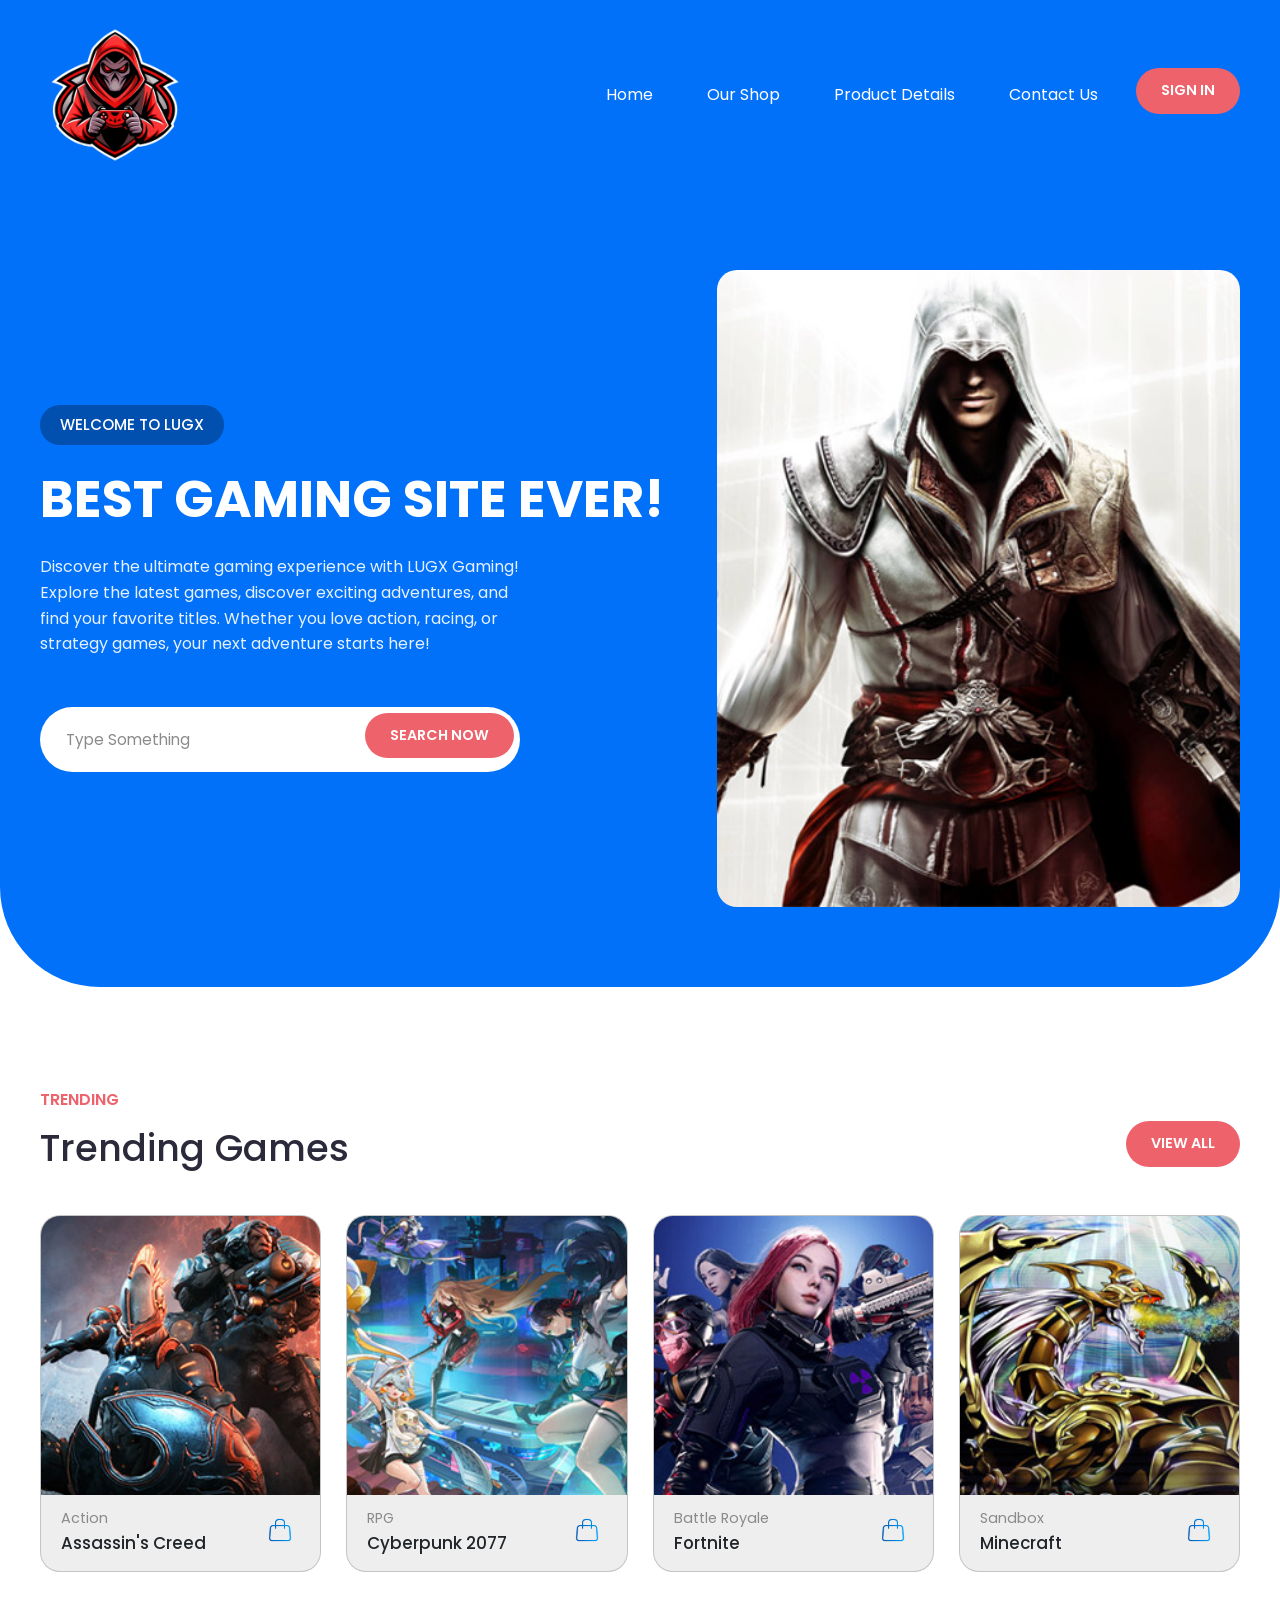
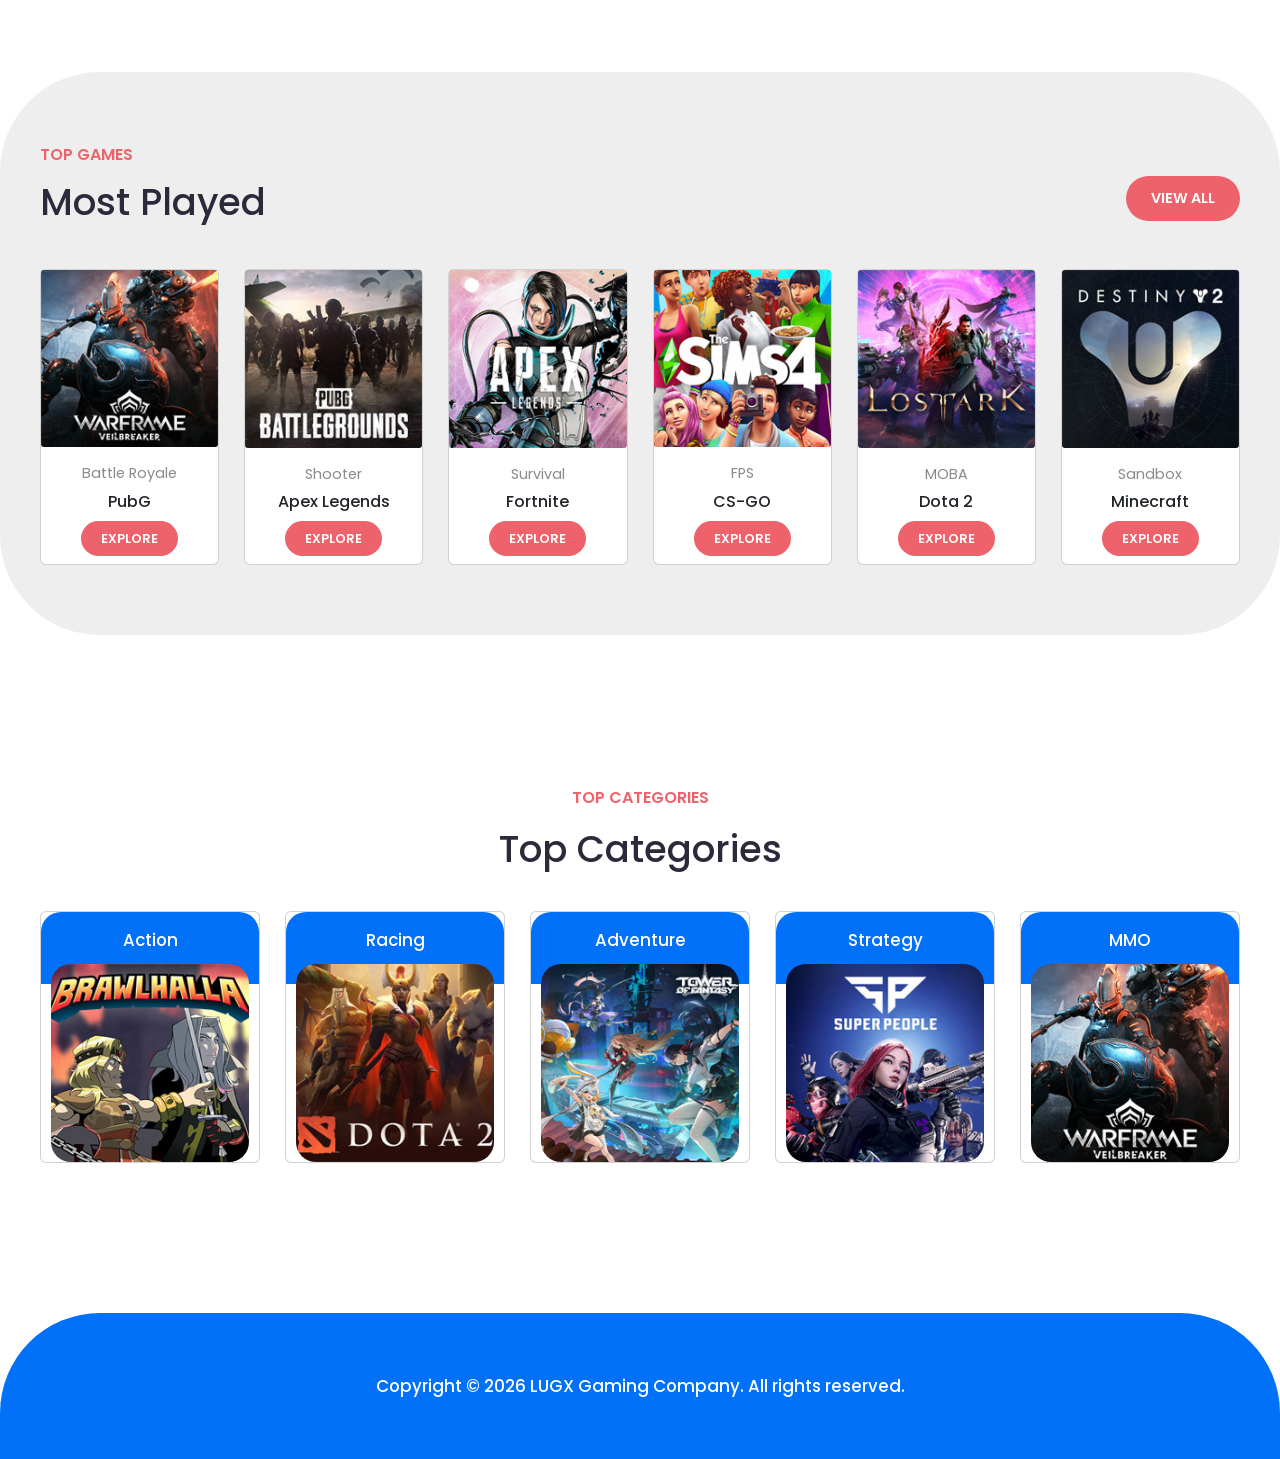
==== index.html @ 05fece57 "Add files via upload" ====
<!doctype html>
<html lang="en">
<head>
    <meta charset="utf-8">
    <meta name="viewport" content="width=device-width, initial-scale=1">
    <meta name="robots" content="index, follow">
    <title>LUGX Gaming - Best Gaming Site Ever!</title>
    <meta name="description" content="LUGX Gaming: discover trending games, most played titles and top game categories.">

    <link rel="preconnect" href="https://fonts.googleapis.com">
    <link rel="preconnect" href="https://fonts.gstatic.com" crossorigin>
    <link href="https://fonts.googleapis.com/css2?family=Poppins:wght@400;500;600;700&display=swap" rel="stylesheet">

    <link rel="stylesheet" href="assets/css/bootstrap.min.css">

    <link rel="stylesheet" href="assets/css/monStyle.css">
</head>
<body>

    <header class="headerContainer">
        <div class="header">
            <a href="index.html" class="logo">
                <img src="images/logo.png" alt="LUGX Gaming - Accueil">
            </a>

            <nav class="headerLinks" aria-label="Navigation principale">
                <a href="index.html">Home</a>
                <a href="#">Our Shop</a>
                <a href="#">Product Details</a>
                <a href="contactUs.html">Contact Us</a>
                <button class="btn" type="button">Sign In</button>
            </nav>
        </div>
    </header>

    <main>

        <section class="landingPageContainer">
            <div class="landingPage">
    
                <div class="leftSide">
                    <p class="welcome">Welcome to LUGX</p>
                    <h1 class="slogan">Best gaming site ever!</h1>
                    <p class="description">
                        Discover the ultimate gaming experience with LUGX Gaming!
    Explore the latest games, discover exciting adventures,
    and find your favorite titles. Whether you love action,
    racing, or strategy games, your next adventure starts here!
                    </p>

        
                    <form class="searchBar" role="search" action="#">
                        <input type="search" placeholder="Type Something" aria-label="Search games">
                        <button class="btn searchBtn" type="submit">Search Now</button>
                    </form>
                </div>

        
                <div class="imageContainer">
                    <img src="images/banner-image.jpg" alt="Personnage" >
                </div>
            </div>
        </section>

       
        <section class="trendingContainer">
            <span>Trending</span>
            <div class="trendingHeader">
                
                <h2>Trending Games</h2>
                <button class="btn" type="button">View All</button>
            </div>

            <div class="trendingCard">
                
                <div class="card">
                    <img src="images/trending-01.jpg" alt="Assassin's Creed">
                    <div class="cardInfo">
                        <div class="cardName">
                            <p>Action</p>
                            <h3>Assassin's Creed</h3> <!-- ✅ faute corrigée -->
                        </div>
                        <a href="#" class="icon" aria-label="Acheter Assassin's Creed">
                            <img src="images/online-shopping.png" alt="">
                        </a>
                    </div>
                </div>

                
                <div class="card">
                    <img src="images/trending-02.jpg" alt="Cyberpunk 2077">
                    <div class="cardInfo">
                        <div class="cardName">
                            <p>RPG</p>
                            <h3>Cyberpunk 2077</h3>
                        </div>
                        <a href="#" class="icon" aria-label="Acheter Cyberpunk 2077">
                            <img src="images/online-shopping.png" alt="">
                        </a>
                    </div>
                </div>

                
                <div class="card">
                    <img src="images/trending-03.jpg" alt="Fortnite">
                    <div class="cardInfo">
                        <div class="cardName">
                            <p>Battle Royale</p>
                            <h3>Fortnite</h3>
                        </div>
                        <a href="#" class="icon" aria-label="Acheter Fortnite">
                            <img src="images/online-shopping.png" alt="">
                        </a>
                    </div>
                </div>

                
                <div class="card">
                    <img src="images/trending-04.jpg" alt="Minecraft">
                    <div class="cardInfo">
                        <div class="cardName">
                            <p>Sandbox</p>
                            <h3>Minecraft</h3>
                        </div>
                        <a href="#" class="icon" aria-label="Acheter Minecraft">
                            <img src="images/online-shopping.png" alt="">
                        </a>
                    </div>
                </div>
            </div>
        </section>

        
        <section class="mostContainer">
            <div class="mostPlayed">
                <span>Top Games</span>
                <div class="mostHeader">
                    <h2>Most Played</h2>
                    <button class="btn" type="button">View All</button>
                </div>

                <div class="mostCards">
                    <div class="card">
                        <div class="cardImg">
                            <img src="images/top-game-01.jpg" alt="PubG">
                        </div>
                        <div class="cardInfo">
                            <p class="genre">Battle Royale</p>
                            <h3 class="cardName">PubG</h3>
                            <button class="btn" type="button">Explore</button>
                        </div>
                    </div>

                    <div class="card">
                        <div class="cardImg">
                            <img src="images/top-game-02.jpg" alt="Apex Legends">
                        </div>
                        <div class="cardInfo">
                            <p class="genre">Shooter</p>
                            <h3 class="cardName">Apex Legends</h3>
                            <button class="btn" type="button">Explore</button>
                        </div>
                    </div>

                    <div class="card">
                        <div class="cardImg">
                            <img src="images/top-game-03.jpg" alt="Fortnite">
                        </div>
                        <div class="cardInfo">
                            <p class="genre">Survival</p>
                            <h3 class="cardName">Fortnite</h3>
                            <button class="btn" type="button">Explore</button>
                        </div>
                    </div>

                    <div class="card">
                        <div class="cardImg">
                            <img src="images/top-game-04.jpg" alt="CS-GO">
                        </div>
                        <div class="cardInfo">
                            <p class="genre">FPS</p>
                            <h3 class="cardName">CS-GO</h3>
                            <button class="btn" type="button">Explore</button>
                        </div>
                    </div>

                    <div class="card">
                        <div class="cardImg">
                            <img src="images/top-game-05.jpg" alt="Dota 2">
                        </div>
                        <div class="cardInfo">
                            <p class="genre">MOBA</p>
                            <h3 class="cardName">Dota 2</h3>
                            <button class="btn" type="button">Explore</button>
                        </div>
                    </div>

                    <div class="card">
                        <div class="cardImg">
                            <img src="images/top-game-06.jpg" alt="Minecraft">
                        </div>
                        <div class="cardInfo">
                            <p class="genre">Sandbox</p>
                            <h3 class="cardName">Minecraft</h3>
                            <button class="btn" type="button">Explore</button>
                        </div>
                    </div>
                </div>
            </div>
        </section>

        
        <section class="categoryContainer">
            <div class="category">
                <div class="categoryHeader">
                    <!-- ✅ "top games" → "Top Categories" (cohérence) -->
                    <span>Top Categories</span>
                    <h2>Top Categories</h2>
                </div>

                <div class="categoryCards">
                    <div class="card">
                        <div class="genre">Action</div>
                        <div class="cardImg">
                            <img src="images/categories-01.jpg" alt="Catégorie Action">
                        </div>
                    </div>

                    <div class="card">
                        <div class="genre">Racing</div>
                        <div class="cardImg">
                            <img src="images/categories-02.jpg" alt="Catégorie Racing">
                        </div>
                    </div>

                    <div class="card">
                        <div class="genre">Adventure</div>
                        <div class="cardImg">
                            <img src="images/categories-03.jpg" alt="Catégorie Adventure">
                        </div>
                    </div>

                    <div class="card">
                        <div class="genre">Strategy</div>
                        <div class="cardImg">
                            <img src="images/categories-04.jpg" alt="Catégorie Strategy">
                        </div>
                    </div>

                    <div class="card">
                        <div class="genre">MMO</div>
                        <div class="cardImg">
                            <img src="images/categories-05.jpg" alt="Catégorie MMO">
                        </div>
                    </div>
                </div>
            </div>
        </section>

    </main>

    
    <footer class="footerContainer">
        <div class="footer">
            <p>
                Copyright &copy; 2026 LUGX Gaming Company. All rights reserved.
    
            </p>
        </div>
    </footer>

  
    <script src="assets/js/monScript.js"></script>
    <script src="assets/js/bootstrap.min.js"></script>
</body>
</html>
---- assets/css/monStyle.css ----
:root {
    --bleu: #0171F9;
    --rose: #EE626B;
    --rose-fonce: #9E4147;
    --gris-clair: #EEEEEE;
    --gris-texte: #8a8a8a;
    --texte: #2a2a3b;
    --blanc: #ffffff;
    --rayon: 20px;
    --pill: 50px;
    --largeur-max: 1300px;
    --ombre: 0 8px 20px rgba(0, 0, 0, 0.1);
}

*,
*::before,
*::after {
    box-sizing: border-box;
}


html {
    scroll-behavior: smooth;
}

body {
    margin: 0;
    font-family: 'Poppins', sans-serif;
    color: var(--texte);
    line-height: 1.6;
}

img {
    display: block;      
    max-width: 100%;
}

h1, h2, h3, p {
    margin: 0;           
}

button {
    font-family: inherit; 
}

a {
    color: inherit;
}


.btn {
    display: inline-block;
    margin-bottom: 8px;
    border: none;
    border-radius: var(--pill);
    padding: 12px 25px;              /* ✅ plus de height: 52px fixe */
    background-color: var(--rose);
    color: var(--blanc);
    font-weight: 600;
    font-size: 0.9rem;
    text-transform: uppercase;
    cursor: pointer;
    transition: background-color 0.3s ease, transform 0.3s ease;
}

.btn:hover {
    background-color: var(--rose-fonce);
    transform: translateY(-2px);
}


.headerContainer {
    background-color: var(--bleu);
    padding: 20px 40px;              
}

.header {
    max-width: var(--largeur-max);
    margin: 0 auto;
    display: flex;
    justify-content: space-between;
    align-items: center;
    gap: 30px;
    color: var(--blanc);
}

.logo img {
    width: 150px;
}


.headerLinks {
    flex: 1;
    max-width: 650px;
    display: flex;
    justify-content: space-between;
    align-items: center;
    gap: 10px;
    flex-wrap: wrap;
}

.headerLinks a {
    text-decoration: none;
    color: var(--blanc);
    padding: 8px 16px;
    border-radius: var(--pill);
    white-space: nowrap;
    transition: background-color 0.3s ease;
}

.headerLinks a:hover {
    background-color: rgba(255, 255, 255, 0.2);
}


.landingPageContainer {
    background-color: var(--bleu);
    color: var(--blanc);
    border-radius: 0 0 100px 100px;
    padding: 0 40px 80px;           
}

.landingPage {
    max-width: var(--largeur-max);
    margin: 0 auto;
    display: flex;
    align-items: center;
    gap: 50px;
    padding: 80px 0 0;
}

.leftSide   { flex: 1.2; }
.imageContainer { flex: 1; }

.imageContainer img {
    width: 100%;
    border-radius: var(--rayon);
}


.welcome {
    display: inline-block;
    background-color: rgba(0, 0, 0, 0.3);
    padding: 8px 20px;
    border-radius: var(--pill);
    text-transform: uppercase;
    font-size: 0.95rem;
    font-weight: 500;
    margin-bottom: 25px;
}

.slogan {
    text-transform: uppercase;
    font-weight: 700;
    font-size: clamp(2rem, 5vw, 3.2rem); 
    line-height: 1.15;
    margin-bottom: 25px;
}

.description {
    color: rgba(255, 255, 255, 0.9);  
    max-width: 500px;
    margin-bottom: 10px;
}


.searchBar {
    display: flex;
    align-items: center;
    gap: 8px;
    background-color: var(--blanc);
    border-radius: var(--pill);
    padding: 6px;
    margin-top: 50px;
    max-width: 480px;
}

.searchBar input {
    flex: 1;
    min-width: 0;
    border: none;
    outline: none;
    height: 45px;
    padding: 0 20px;
    font-size: 1rem;
    font-family: inherit;
    color: var(--texte);
    background: transparent;
}

.searchBar input::placeholder {
    font-size: 0.95rem;
    color: var(--gris-texte);
}

.searchBar .searchBtn {
    flex-shrink: 0;
}


.trendingContainer {
    max-width: var(--largeur-max);
    margin: 100px auto 0;
    padding: 0 40px;
}


.trendingHeader,
.mostHeader {
    display: flex;
    justify-content: space-between;
    align-items: center;
    gap: 20px;
    margin-bottom: 40px;
}

.trendingHeader h2,
.mostHeader h2,
.categoryHeader h2 {
    font-size: clamp(1.6rem, 3.5vw, 2.3rem);
}

.trendingContainer span,
.mostContainer span,
.categoryHeader span {
    display: inline-block;
    text-transform: uppercase;
    color: var(--rose);
    font-weight: 600;
    margin-bottom: 8px;
}


.trendingCard {
    display: grid;
    grid-template-columns: repeat(auto-fit, minmax(230px, 1fr));
    gap: 25px;
}

.trendingCard .card {
    background-color: var(--gris-clair);
    border-radius: var(--rayon);
    overflow: hidden;
    transition: transform 0.3s ease, box-shadow 0.3s ease;
}

.trendingCard .card:hover {
    transform: translateY(-6px);
    box-shadow: var(--ombre);
}

.trendingCard .card > img {
    width: 100%;
    aspect-ratio: 1 / 1;      
    object-fit: cover;
}


.trendingCard .cardInfo {
    display: flex;
    justify-content: space-between;
    align-items: center;
    padding: 12px 20px 18px;
}

.trendingCard .cardName p {
    color: var(--gris-texte);
    font-size: 0.9rem;
    margin-bottom: 3px;
}

.trendingCard .cardName h3 {
    font-size: 1.05rem;
}

.trendingCard .cardInfo .icon img {
    width: 40px;
    transition: transform 0.3s ease;
}


.trendingCard .cardInfo .icon:hover img {
    transform: scale(1.25);
}


.mostContainer {
    background-color: var(--gris-clair);
    margin-top: 100px;
    padding: 70px 40px;
    border-radius: 100px;
}

.mostPlayed {
    max-width: var(--largeur-max);
    margin: 0 auto;
}

.mostCards {
    display: grid;
    grid-template-columns: repeat(auto-fit, minmax(150px, 1fr));
    gap: 25px;
}

.mostCards .card {
    text-align: center;
    transition: transform 0.3s ease;
}

.mostCards .card:hover {
    transform: translateY(-6px);
}

.mostCards .cardImg img {
    width: 100%;
    aspect-ratio: 1 / 1;
    object-fit: cover;
    border-radius: 03px 3px 03px 03px;
    
}

.mostCards .cardInfo {
    display: flex;
    flex-direction: column;
    align-items: center;
    gap: 6px;
    margin-top: 15px;
}

.mostCards .cardInfo .genre {
    color: var(--gris-texte);
    font-size: 0.9rem;
}

.mostCards .cardInfo .cardName {
    font-size: 1rem;
}

.mostCards .btn {
    padding: 8px 20px;
    font-size: 0.8rem;
    margin-top: 4px;
}


.categoryContainer {
    margin-top: 150px;
    padding: 0 40px;
}

.category {
    max-width: var(--largeur-max);
    margin: 0 auto;
}

.categoryHeader {
    display: flex;
    flex-direction: column;
    align-items: center;
    gap: 8px;
    text-align: center;
}

.categoryCards {
    display: grid;
    grid-template-columns: repeat(auto-fit, minmax(190px, 1fr));
    gap: 25px;
    margin-top: 40px;
}

.category .card {
    transition: transform 0.3s ease;
}

.category .card:hover {
    transform: translateY(-8px);  
}

.category .genre {
    background-color: var(--bleu);
    color: var(--blanc);
    text-align: center;
    font-size: 1.05rem;
    font-weight: 500;
    padding: 15px 0 30px;
    border-radius: var(--rayon) var(--rayon) 0 0;
}


.category .cardImg {
    margin-top: -20px;
    padding: 0 10px;
}

.category .cardImg img {
    width: 100%;
    aspect-ratio: 1 / 1;
    object-fit: cover;
    border-radius: var(--rayon);
}


.footerContainer {
    background-color: var(--bleu);
    margin-top: 150px;
    padding: 60px 40px;           /* ✅ plus de height: 150px fixe */
    border-radius: 100px 100px 0 0;
    display: flex;
    align-items: center;
    justify-content: center;
}

.footer {
    max-width: var(--largeur-max);
    margin: 0 auto;
    text-align: center;
    color: var(--blanc);
    font-weight: 500;
    font-size: 1.05rem;
}

.footer a {
    color: var(--blanc);
}


.formContainer {
    display: flex;
    justify-content: center;
    max-width: var(--largeur-max);
    margin: 80px auto;
    padding: 0 20px;
}

.formContainer form {
    background-color: var(--gris-clair);
    display: flex;
    flex-direction: column;
    gap: 15px;
    width: 100%;
    max-width: 450px;
    padding: 30px;
    border-radius: var(--rayon);
}

/* ✅ BUG corrigé : avant, `textarea` tout seul stylait TOUS les textareas du site */
.formContainer input,
.formContainer textarea {
    font-family: inherit;
    font-size: 1rem;
    border: 2px solid transparent;
    outline: none;
    padding: 0 20px;
    transition: border-color 0.3s ease;
}

.formContainer input {
    height: 50px;
    border-radius: var(--pill);
}

.formContainer textarea {
    border-radius: var(--rayon);
    padding: 12px 20px;
    resize: vertical;
    min-height: 130px;
}

.formContainer input:focus,
.formContainer textarea:focus {
    border-color: var(--bleu);
}




@media (max-width: 1024px) {
    .headerContainer       { padding: 20px 25px; }
    .landingPageContainer  { padding: 0 25px 60px; }
    .trendingContainer,
    .categoryContainer     { padding: 0 25px; }
    .mostContainer         { padding: 60px 25px; border-radius: 60px; }
}


@media (max-width: 768px) {
    .header {
        flex-direction: column;  
        align-items: center;
        gap: 15px;
    }

    .headerLinks {
        justify-content: center;
    }

    .landingPage {
        flex-direction: column;   
        text-align: center;
        padding-top: 10px;
    }

    .description { margin: 0 auto 10px; }
    .searchBar   { margin: 40px auto 0; }

    .landingPageContainer { border-radius: 0 0 50px 50px; }
    .mostContainer        { border-radius: 50px; margin-top: 60px; }
    .footerContainer      { border-radius: 50px 50px 0 0; margin-top: 80px; }

    .trendingContainer { margin-top: 60px; }
    .categoryContainer { margin-top: 80px; }

    .trendingHeader,
    .mostHeader {
        flex-direction: column;
        align-items: flex-start;
    }
}
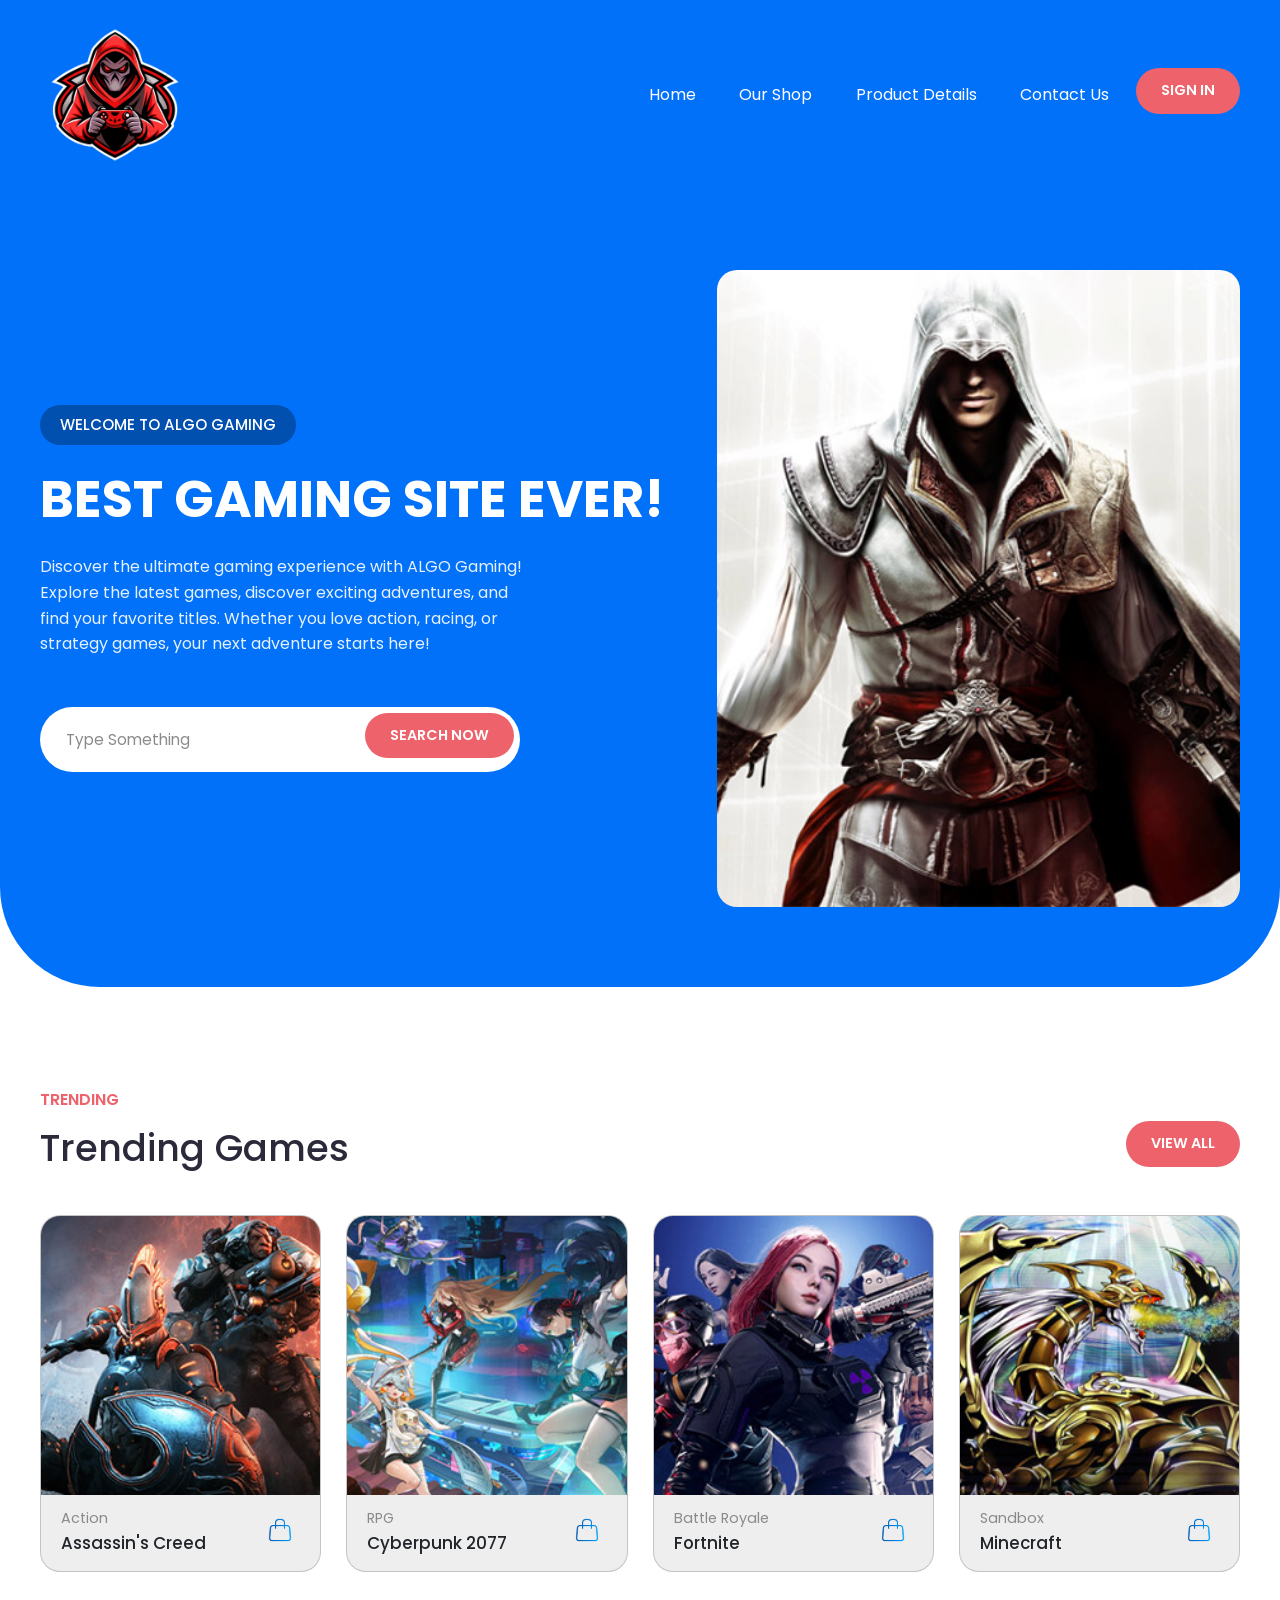
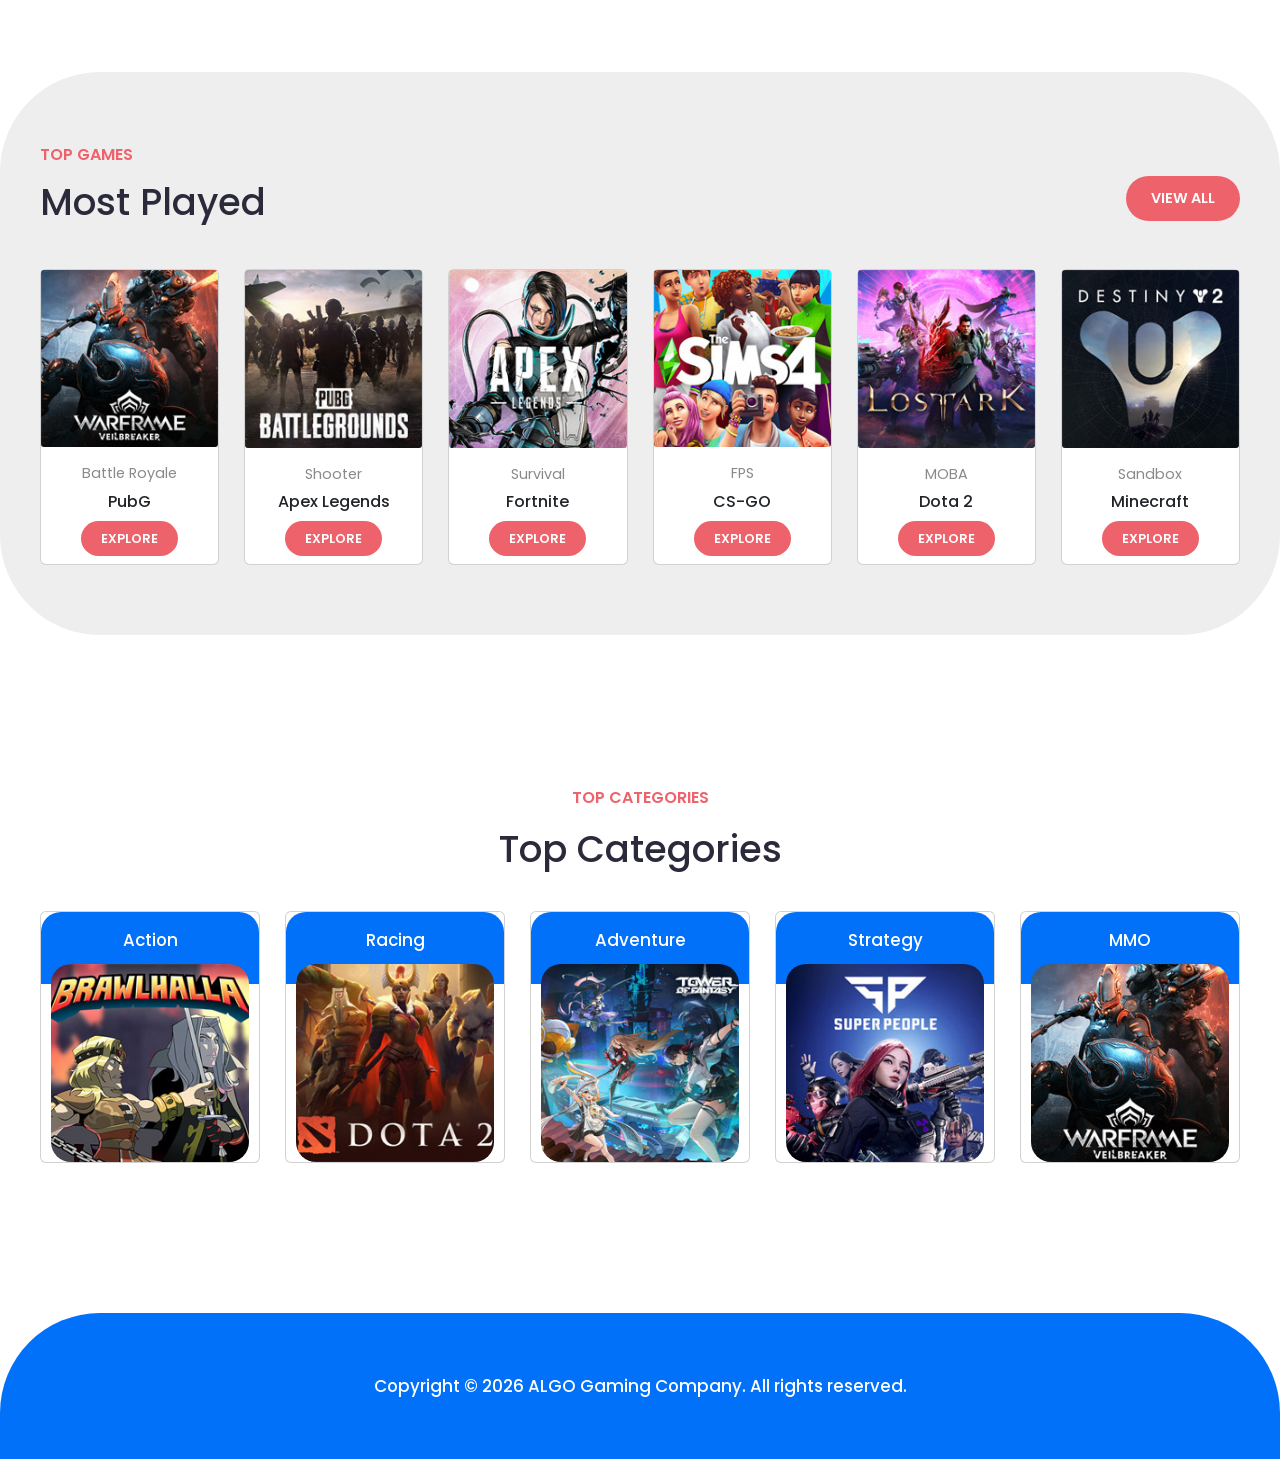
==== commit e5ed3989: "ALGO Gaming Updated site name from 'LUGX Gaming' to 'ALGO Gaming' and modified relevant content." ====
--- a/index.html
+++ b/index.html
@@ -4,9 +4,8 @@
     <meta charset="utf-8">
     <meta name="viewport" content="width=device-width, initial-scale=1">
     <meta name="robots" content="index, follow">
-    <title>LUGX Gaming - Best Gaming Site Ever!</title>
-    <meta name="description" content="LUGX Gaming: discover trending games, most played titles and top game categories.">
-
+    <title>ALGO Gaming - Best Gaming Site Ever!</title>
+<meta name="description" content="ALGO Gaming: discover trending games, most played titles and top game categories.">
     <link rel="preconnect" href="https://fonts.googleapis.com">
     <link rel="preconnect" href="https://fonts.gstatic.com" crossorigin>
     <link href="https://fonts.googleapis.com/css2?family=Poppins:wght@400;500;600;700&display=swap" rel="stylesheet">
@@ -20,13 +19,12 @@
     <header class="headerContainer">
         <div class="header">
             <a href="index.html" class="logo">
-                <img src="images/logo.png" alt="LUGX Gaming - Accueil">
-            </a>
+<img src="images/logo.png" alt="ALGO Gaming - Accueil">
 
             <nav class="headerLinks" aria-label="Navigation principale">
                 <a href="index.html">Home</a>
-                <a href="#">Our Shop</a>
-                <a href="#">Product Details</a>
+                <a href="shop.html">Our Shop</a>
+                <a href="product-details.html">Product Details</a>
                 <a href="contactUs.html">Contact Us</a>
                 <button class="btn" type="button">Sign In</button>
             </nav>
@@ -39,11 +37,10 @@
             <div class="landingPage">
     
                 <div class="leftSide">
-                    <p class="welcome">Welcome to LUGX</p>
+                    <p class="welcome">Welcome to ALGO Gaming</p>
                     <h1 class="slogan">Best gaming site ever!</h1>
                     <p class="description">
-                        Discover the ultimate gaming experience with LUGX Gaming!
-    Explore the latest games, discover exciting adventures,
+                        Discover the ultimate gaming experience with ALGO Gaming! Explore the latest games, discover exciting adventures,
     and find your favorite titles. Whether you love action,
     racing, or strategy games, your next adventure starts here!
                     </p>
@@ -263,7 +260,7 @@
     <footer class="footerContainer">
         <div class="footer">
             <p>
-                Copyright &copy; 2026 LUGX Gaming Company. All rights reserved.
+                Copyright &copy; 2026 ALGO Gaming Company. All rights reserved.
     
             </p>
         </div>
@@ -273,4 +270,4 @@
     <script src="assets/js/monScript.js"></script>
     <script src="assets/js/bootstrap.min.js"></script>
 </body>
-</html>+</html>
